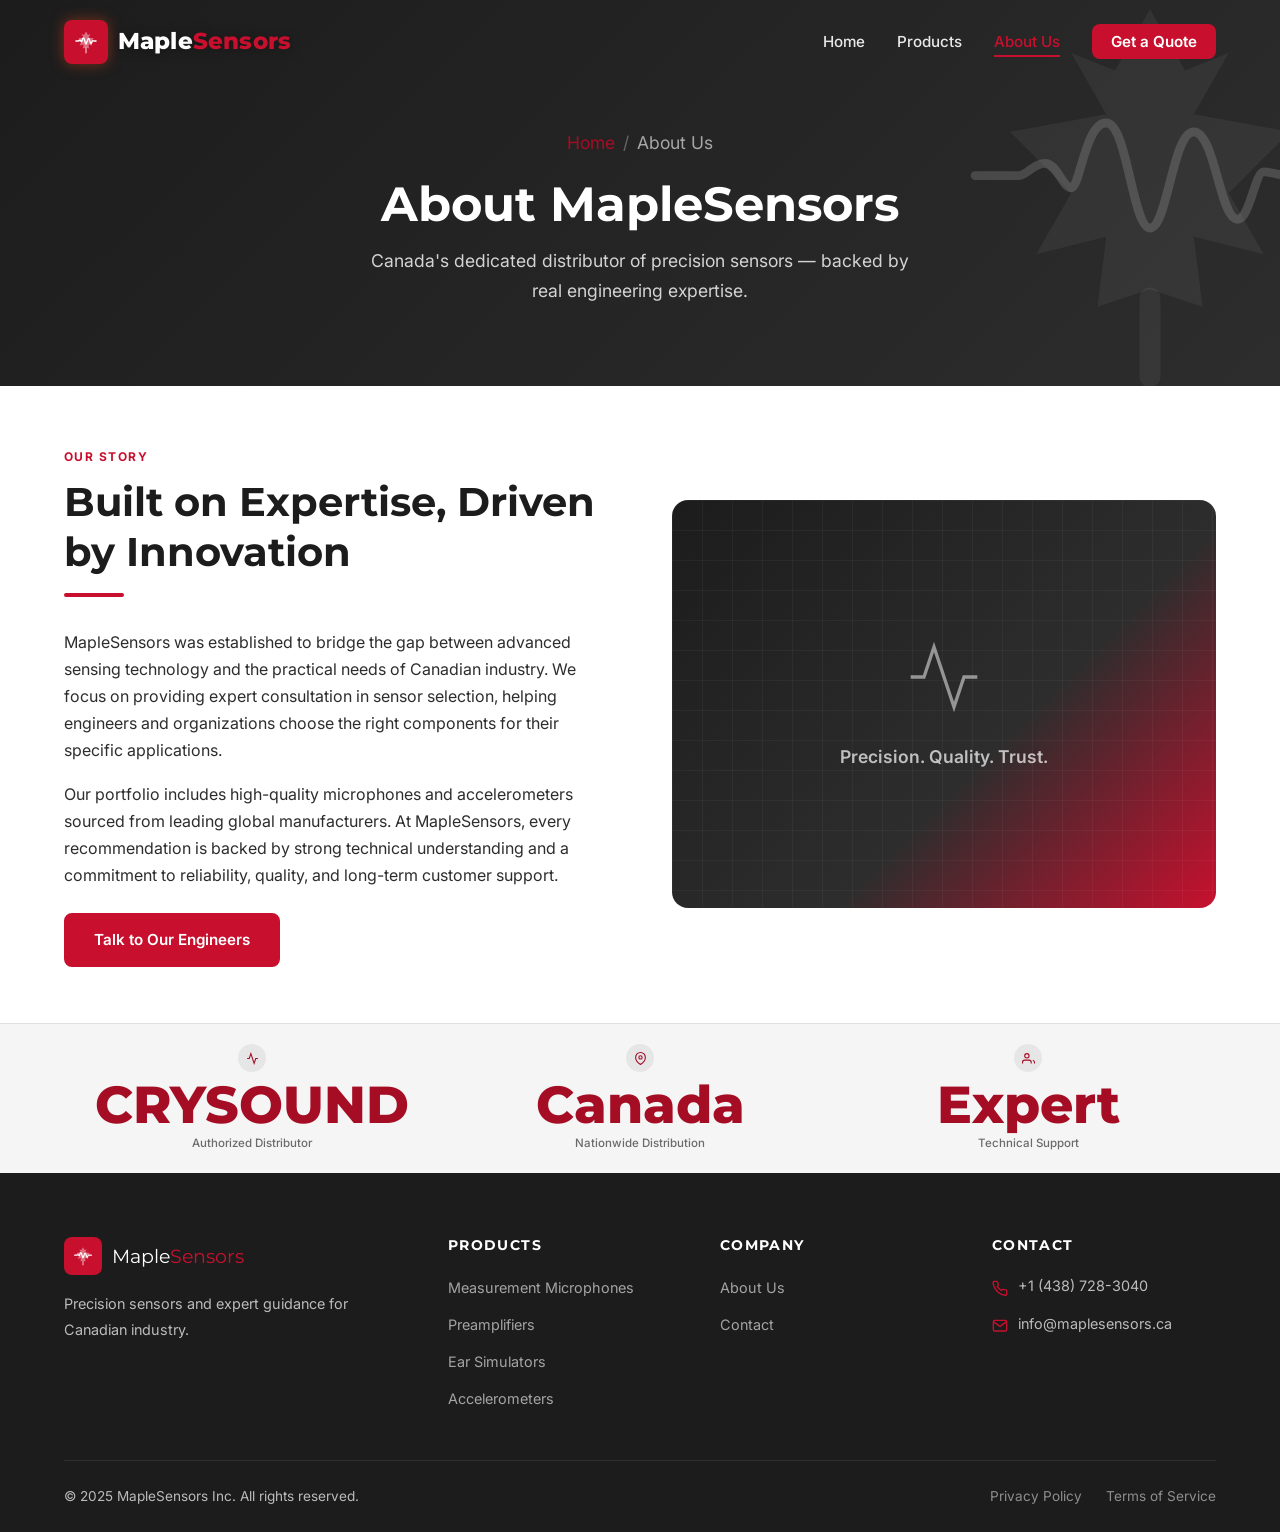
==== about.html @ 33024600 "New files" ====
<!DOCTYPE html>
<html lang="en">
<head>
  <meta charset="UTF-8" />
  <meta name="viewport" content="width=device-width, initial-scale=1.0" />
  <title>About Us – MapleSensors</title>
  <meta name="description" content="Learn about MapleSensors — our history, mission, vision, and the expert team behind Canada's premier industrial sensor distributor." />
  <link rel="stylesheet" href="css/style.css" />
  <link rel="icon" href="data:image/svg+xml,<svg xmlns='http://www.w3.org/2000/svg' viewBox='0 0 100 100'><text y='.9em' font-size='90'>🍁</text></svg>" />
  <style>
    .about-intro-grid {
      display: grid;
      grid-template-columns: 1fr 1fr;
      gap: 4rem;
      align-items: center;
    }
    .value-list { display: flex; flex-direction: column; gap: .85rem; margin-top: 1.5rem; }
    .value-item {
      display: flex;
      gap: .85rem;
      align-items: flex-start;
      padding: 1rem 1.25rem;
      background: var(--clr-light);
      border-radius: var(--radius);
      border-left: 3px solid var(--clr-secondary);
    }
    .value-item svg { width: 20px; flex-shrink: 0; margin-top: .15rem; }
    .value-item h4  { font-size: .95rem; margin-bottom: .2rem; }
    .value-item p   { font-size: .85rem; color: var(--clr-muted); }

    .about-img-visual {
      aspect-ratio: 4/3;
      background: linear-gradient(135deg, var(--clr-primary) 0%, #2d2d2d 60%, var(--clr-secondary) 100%);
      border-radius: var(--radius-lg);
      display: flex;
      align-items: center;
      justify-content: center;
      position: relative;
      overflow: hidden;
    }
    .about-img-visual::before {
      content: '';
      position: absolute;
      inset: 0;
      background-image: linear-gradient(rgba(255,255,255,.04) 1px, transparent 1px),
                        linear-gradient(90deg, rgba(255,255,255,.04) 1px, transparent 1px);
      background-size: 30px 30px;
    }
    .about-img-inner {
      position: relative;
      text-align: center;
      color: white;
    }
    .about-img-inner svg { width: 80px; opacity: .5; margin: 0 auto 1rem; }
    .about-img-inner p   { font-size: 1.1rem; font-weight: 600; opacity: .7; }

    .float-badge {
      position: absolute;
      bottom: 1.5rem; right: 1.5rem;
      background: white;
      border-radius: var(--radius);
      padding: 1rem 1.25rem;
      box-shadow: var(--shadow-lg);
      text-align: center;
    }
    .float-badge .num { font-family: var(--ff-heading); font-size: 2rem; font-weight: 800; color: var(--clr-secondary); line-height: 1; }
    .float-badge .lbl { font-size: .75rem; color: var(--clr-muted); font-weight: 600; }

    @media(max-width:900px){
      .about-intro-grid { grid-template-columns: 1fr; gap: 2.5rem; }
    }
  </style>
</head>
<body>

  <!-- ── NAVBAR ── -->
  <nav class="navbar scrolled" id="navbar">
    <div class="container nav-inner">
      <a href="index.html" class="nav-logo">
        <div class="nav-logo-icon">
          <svg viewBox="0 0 24 24" fill="none"><path d="M12 1.5 L10 5 L7.5 4 L9.5 7.5 L4 8.5 L7.5 12 L5.5 15.5 L9.5 14.5 L9 18.5 L12 17.5 L15 18.5 L14.5 14.5 L18.5 15.5 L16.5 12 L20 8.5 L14.5 7.5 L16.5 4 L14 5 Z" fill="white" opacity="0.4"/><line x1="12" y1="18" x2="12" y2="22.5" stroke="white" stroke-width="1.8" stroke-linecap="round" opacity="0.5"/><path d="M2,11 L4.5,11 C5,11 5.3,10.3 6,10.3 C6.7,10.3 7,11.7 7.5,11.7 C8,11.7 8.3,8 9.5,8 C10.7,8 11,14 12,14 C13,14 13.3,8.5 14.5,8.5 C15.7,8.5 16,13.5 17,13.5 C17.7,13.5 18,10.8 18.5,10.8 C19,10.8 19.3,11 20,11 L22,11" stroke="white" stroke-width="1.5" fill="none" stroke-linecap="round"/></svg>
        </div>
        <span class="nav-logo-text">Maple<span>Sensors</span></span>
      </a>
      <ul class="nav-menu" id="navMenu">
        <li><a href="index.html"    class="nav-link">Home</a></li>
        <li><a href="products.html" class="nav-link">Products</a></li>
        <li><a href="about.html"    class="nav-link active">About Us</a></li>
        <li><a href="contact.html"  class="nav-link nav-cta">Get a Quote</a></li>
      </ul>
      <button class="hamburger" id="hamburger" aria-label="Toggle menu"><span></span><span></span><span></span></button>
    </div>
  </nav>

  <!-- ── PAGE HERO ── -->
  <section class="page-hero">
    <div class="container">
      <div class="breadcrumb"><a href="index.html">Home</a><span class="breadcrumb-sep">/</span><span>About Us</span></div>
      <h1>About MapleSensors</h1>
      <p>Canada's dedicated distributor of precision sensors — backed by real engineering expertise.</p>
    </div>
  </section>

  <!-- ── INTRO ── -->
  <section class="section">
    <div class="container">
      <div class="about-intro-grid">
        <div>
          <span class="section-label">Our Story</span>
          <h2 class="section-title">Built on Expertise, Driven by Innovation</h2>
          <div class="divider divider-left"></div>
          <p style="margin-bottom:1rem;">MapleSensors was established to bridge the gap between advanced sensing technology and the practical needs of Canadian industry. We focus on providing expert consultation in sensor selection, helping engineers and organizations choose the right components for their specific applications.</p>
          <p style="margin-bottom:1.5rem;">Our portfolio includes high-quality microphones and accelerometers sourced from leading global manufacturers. At MapleSensors, every recommendation is backed by strong technical understanding and a commitment to reliability, quality, and long-term customer support.</p>
          <a href="contact.html" class="btn btn-primary">Talk to Our Engineers</a>
        </div>

        <div style="position:relative;">
          <div class="about-img-visual">
            <div class="about-img-inner">
              <svg viewBox="0 0 24 24" fill="none" stroke="white" stroke-width="1"><polyline points="22 12 18 12 15 21 9 3 6 12 2 12"/></svg>
              <p>Precision. Quality. Trust.</p>
            </div>
          </div>
        </div>
      </div>
    </div>
  </section>


  <!-- ── STATS ── -->
  <section class="stats-section">
    <div class="container">
      <div class="stats-grid">
        <div class="stat-item fade-up fade-up-delay-1"><div class="stat-icon"><svg viewBox="0 0 24 24" fill="none" stroke-width="2"><polyline points="22 12 18 12 15 21 9 3 6 12 2 12"/></svg></div><div class="stat-num" style="color:var(--clr-accent);font-family:var(--ff-heading);font-size:clamp(2rem,5vw,3.25rem);font-weight:800;">CRYSOUND</div><div class="stat-label">Authorized Distributor</div></div>
        <div class="stat-item fade-up fade-up-delay-2"><div class="stat-icon"><svg viewBox="0 0 24 24" fill="none" stroke-width="2"><path d="M21 10c0 7-9 13-9 13s-9-6-9-13a9 9 0 0 1 18 0z"/><circle cx="12" cy="10" r="3"/></svg></div><div class="stat-num" style="color:var(--clr-accent);font-family:var(--ff-heading);font-size:clamp(2rem,5vw,3.25rem);font-weight:800;">Canada</div><div class="stat-label">Nationwide Distribution</div></div>
        <div class="stat-item fade-up fade-up-delay-3"><div class="stat-icon"><svg viewBox="0 0 24 24" fill="none" stroke-width="2"><path d="M17 21v-2a4 4 0 0 0-4-4H5a4 4 0 0 0-4 4v2"/><circle cx="9" cy="7" r="4"/><path d="M23 21v-2a4 4 0 0 0-3-3.87"/></svg></div><div class="stat-num" style="color:var(--clr-accent);font-family:var(--ff-heading);font-size:clamp(2rem,5vw,3.25rem);font-weight:800;">Expert</div><div class="stat-label">Technical Support</div></div>
      </div>
    </div>
  </section>

  <!-- ── FOOTER ── -->
  <footer class="footer">
    <div class="container">
      <div class="footer-grid">
        <div class="footer-brand">
          <div class="footer-logo"><div class="icon"><svg viewBox="0 0 24 24" fill="none"><path d="M12 1.5 L10 5 L7.5 4 L9.5 7.5 L4 8.5 L7.5 12 L5.5 15.5 L9.5 14.5 L9 18.5 L12 17.5 L15 18.5 L14.5 14.5 L18.5 15.5 L16.5 12 L20 8.5 L14.5 7.5 L16.5 4 L14 5 Z" fill="white" opacity="0.4"/><line x1="12" y1="18" x2="12" y2="22.5" stroke="white" stroke-width="1.8" stroke-linecap="round" opacity="0.5"/><path d="M2,11 L4.5,11 C5,11 5.3,10.3 6,10.3 C6.7,10.3 7,11.7 7.5,11.7 C8,11.7 8.3,8 9.5,8 C10.7,8 11,14 12,14 C13,14 13.3,8.5 14.5,8.5 C15.7,8.5 16,13.5 17,13.5 C17.7,13.5 18,10.8 18.5,10.8 C19,10.8 19.3,11 20,11 L22,11" stroke="white" stroke-width="1.5" fill="none" stroke-linecap="round"/></svg></div><span class="name">Maple<span>Sensors</span></span></div>
          <p>Precision sensors and expert guidance for Canadian industry.</p>
        </div>
        <div class="footer-col"><h4>Products</h4><ul class="footer-links"><li><a href="products.html">Measurement Microphones</a></li><li><a href="products.html">Preamplifiers</a></li><li><a href="products.html">Ear Simulators</a></li><li><a href="products.html">Accelerometers</a></li></ul></div>
        <div class="footer-col"><h4>Company</h4><ul class="footer-links"><li><a href="about.html">About Us</a></li><li><a href="contact.html">Contact</a></li></ul></div>
        <div class="footer-col"><h4>Contact</h4>
          <div class="footer-contact-item"><svg viewBox="0 0 24 24" fill="none" stroke-width="2"><path d="M22 16.92v3a2 2 0 0 1-2.18 2 19.79 19.79 0 0 1-8.63-3.07A19.5 19.5 0 0 1 4.69 12a19.79 19.79 0 0 1-3.07-8.67A2 2 0 0 1 3.62 1h3a2 2 0 0 1 2 1.72c.127.96.361 1.903.7 2.81a2 2 0 0 1-.45 2.11L7.91 8.6a16 16 0 0 0 6 6l.96-.96a2 2 0 0 1 2.11-.45c.907.339 1.85.573 2.81.7A2 2 0 0 1 22 16.92z"/></svg><span>+1 (438) 728-3040</span></div>
          <div class="footer-contact-item"><svg viewBox="0 0 24 24" fill="none" stroke-width="2"><path d="M4 4h16c1.1 0 2 .9 2 2v12c0 1.1-.9 2-2 2H4c-1.1 0-2-.9-2-2V6c0-1.1.9-2 2-2z"/><polyline points="22,6 12,13 2,6"/></svg><span>info@maplesensors.ca</span></div>
        </div>
      </div>
      <div class="footer-bottom"><span>&copy; 2025 MapleSensors Inc. All rights reserved.</span><div class="footer-bottom-links"><a href="#">Privacy Policy</a><a href="#">Terms of Service</a></div></div>
    </div>
  </footer>

  <button class="back-to-top" id="backToTop" aria-label="Back to top">
    <svg viewBox="0 0 24 24" fill="none" stroke="currentColor" stroke-width="2.5"><path d="M18 15l-6-6-6 6"/></svg>
  </button>

  <script src="js/main.js"></script>
  <script>
    document.getElementById('navbar').classList.add('scrolled');
  </script>
</body>
</html>
---- css/style.css ----
/* =========================================
   MapleSensors – Main Stylesheet
   Theme: TI-Style Charcoal + Signal Red
   ========================================= */

/* ── Google Fonts ── */
@import url('https://fonts.googleapis.com/css2?family=Inter:wght@300;400;500;600;700&family=Montserrat:wght@600;700;800&display=swap');

/* ── CSS Variables ── */
:root {
  --clr-primary:   #1c1c1c;   /* charcoal / near-black  */
  --clr-secondary: #c8102e;   /* TI signal red          */
  --clr-accent:    #a50d24;   /* deep red               */
  --clr-light:     #f5f5f5;   /* light gray             */
  --clr-white:     #ffffff;
  --clr-dark:      #1c1c1c;
  --clr-text:      #2d2d2d;
  --clr-muted:     #6b6b6b;
  --clr-border:    #e0e0e0;

  --ff-body:    'Inter', sans-serif;
  --ff-heading: 'Montserrat', sans-serif;

  --radius:    0.5rem;
  --radius-lg: 1rem;
  --shadow-sm: 0 1px 3px rgba(0,0,0,.08), 0 1px 2px rgba(0,0,0,.05);
  --shadow:    0 4px 16px rgba(0,0,0,.10);
  --shadow-lg: 0 10px 40px rgba(0,0,0,.14);

  --transition: 0.3s ease;
  --max-w: 1200px;
}

/* ── Reset & Base ── */
*, *::before, *::after { box-sizing: border-box; margin: 0; padding: 0; }

html { scroll-behavior: smooth; font-size: 16px; }

body {
  font-family: var(--ff-body);
  color: var(--clr-text);
  background: var(--clr-white);
  line-height: 1.7;
  overflow-x: hidden;
}

img { max-width: 100%; display: block; }
a  { text-decoration: none; color: inherit; }
ul { list-style: none; }
button { cursor: pointer; font-family: inherit; }

h1,h2,h3,h4,h5 {
  font-family: var(--ff-heading);
  color: var(--clr-primary);
  line-height: 1.25;
}

/* ── Utility Classes ── */
.container { max-width: var(--max-w); margin-inline: auto; padding-inline: 1.5rem; }
.section    { padding-block: 3.5rem; }
.section-sm { padding-block: 3rem; }
.text-center { text-align: center; }
.text-white  { color: var(--clr-white) !important; }
.bg-light    { background: var(--clr-light); }
.bg-primary  { background: var(--clr-primary); }
.bg-dark     { background: var(--clr-dark); }

.section-label {
  display: inline-block;
  font-size: .75rem;
  font-weight: 700;
  letter-spacing: .12em;
  text-transform: uppercase;
  color: var(--clr-secondary);
  margin-bottom: .6rem;
}

.section-title {
  font-size: clamp(1.75rem, 4vw, 2.5rem);
  color: var(--clr-primary);
  margin-bottom: 1rem;
}

.section-subtitle {
  font-size: 1.05rem;
  color: var(--clr-muted);
  max-width: 600px;
  margin-inline: auto;
  margin-bottom: 3rem;
}

/* ── Buttons ── */
.btn {
  display: inline-flex;
  align-items: center;
  gap: .5rem;
  padding: .75rem 1.75rem;
  border-radius: var(--radius);
  font-weight: 600;
  font-size: .95rem;
  border: 2px solid transparent;
  transition: var(--transition);
  white-space: nowrap;
}

.btn-primary {
  background: var(--clr-secondary);
  color: var(--clr-white);
  border-color: var(--clr-secondary);
}
.btn-primary:hover {
  background: #a50d24;
  border-color: #a50d24;
  transform: translateY(-2px);
  box-shadow: 0 6px 20px rgba(200,16,46,.35);
}

.btn-outline {
  background: transparent;
  color: var(--clr-white);
  border-color: var(--clr-white);
}
.btn-outline:hover {
  background: var(--clr-white);
  color: var(--clr-primary);
  transform: translateY(-2px);
}

.btn-outline-dark {
  background: transparent;
  color: var(--clr-primary);
  border-color: var(--clr-primary);
}
.btn-outline-dark:hover {
  background: var(--clr-primary);
  color: var(--clr-white);
  transform: translateY(-2px);
}

.btn-sm { padding: .5rem 1.25rem; font-size: .85rem; }

/* ── Badge ── */
.badge {
  display: inline-block;
  padding: .25rem .75rem;
  border-radius: 99px;
  font-size: .75rem;
  font-weight: 600;
  background: rgba(200,16,46,.1);
  color: var(--clr-secondary);
}
.badge-blue {
  background: rgba(13,45,78,.1);
  color: var(--clr-primary);
}
.badge-green {
  background: rgba(5,150,105,.1);
  color: #059669;
}

/* ── Divider ── */
.divider {
  width: 60px;
  height: 4px;
  background: var(--clr-secondary);
  border-radius: 99px;
  margin: 1rem auto 2rem;
}
.divider-left { margin-left: 0; }

/* ──────────────────────────────────────────
   NAVIGATION
   ────────────────────────────────────────── */
.navbar {
  position: fixed;
  top: 0; left: 0; right: 0;
  z-index: 1000;
  transition: background var(--transition), box-shadow var(--transition);
  padding-block: 1.25rem;
}

.navbar.scrolled {
  background: var(--clr-white);
  box-shadow: var(--shadow);
  padding-block: .85rem;
}

.navbar.scrolled .nav-link { color: var(--clr-text); }
.navbar.scrolled .nav-logo-text { color: var(--clr-primary); text-shadow: none; }
.navbar.scrolled .nav-logo-icon { box-shadow: none; }
.navbar.scrolled .hamburger span { background: var(--clr-primary); }

.nav-inner {
  display: flex;
  align-items: center;
  justify-content: space-between;
}

.nav-logo {
  display: flex;
  align-items: center;
  gap: .6rem;
}

.nav-logo-icon {
  width: 44px; height: 44px;
  background: var(--clr-secondary);
  border-radius: var(--radius);
  display: grid; place-items: center;
  flex-shrink: 0;
  box-shadow: 0 0 14px rgba(200,65,26,.55);
}

.nav-logo-icon svg { width: 24px; fill: white; }

.nav-logo-text {
  font-family: var(--ff-heading);
  font-size: 1.45rem;
  font-weight: 800;
  color: var(--clr-white);
  transition: color var(--transition);
  text-shadow: 0 1px 12px rgba(0,0,0,.4);
  letter-spacing: .01em;
}
.nav-logo-text span { color: var(--clr-secondary); }

.nav-menu {
  display: flex;
  align-items: center;
  gap: 2rem;
}

.nav-link {
  font-weight: 500;
  font-size: .95rem;
  color: rgba(255,255,255,.9);
  position: relative;
  padding-bottom: .2rem;
  transition: color var(--transition);
}
.nav-link::after {
  content: '';
  position: absolute;
  bottom: -2px; left: 0; right: 0;
  height: 2px;
  background: var(--clr-secondary);
  transform: scaleX(0);
  transition: transform var(--transition);
}
.nav-link:hover,
.nav-link.active { color: var(--clr-secondary); }
.nav-link:hover::after,
.nav-link.active::after { transform: scaleX(1); }

.nav-cta {
  background: var(--clr-secondary);
  color: var(--clr-white) !important;
  padding: .5rem 1.2rem;
  border-radius: var(--radius);
  font-weight: 600;
  transition: background var(--transition), transform var(--transition);
}
.nav-cta:hover { background: #a50d24; transform: translateY(-1px); }
.nav-cta::after { display: none; }

.hamburger {
  display: none;
  flex-direction: column;
  gap: 5px;
  background: none;
  border: none;
  padding: 4px;
}
.hamburger span {
  display: block;
  width: 24px; height: 2px;
  background: var(--clr-white);
  border-radius: 2px;
  transition: var(--transition);
}
.hamburger.active span:nth-child(1) { transform: rotate(45deg) translate(5px,5px); }
.hamburger.active span:nth-child(2) { opacity: 0; }
.hamburger.active span:nth-child(3) { transform: rotate(-45deg) translate(5px,-5px); }

/* ──────────────────────────────────────────
   HERO
   ────────────────────────────────────────── */
.hero {
  position: relative;
  min-height: 60vh;
  padding-block: 5rem 3rem;
  display: flex;
  align-items: center;
  background: linear-gradient(135deg, var(--clr-primary) 0%, #2d2d2d 60%, #111111 100%);
  overflow: hidden;
}

.hero-bg {
  position: absolute;
  inset: 0;
  background-image:
    radial-gradient(circle at 20% 80%, rgba(200,16,46,.25) 0%, transparent 50%),
    radial-gradient(circle at 80% 20%, rgba(240,165,0,.15) 0%, transparent 50%);
}

/* animated grid overlay */
.hero-grid {
  position: absolute;
  inset: 0;
  background-image:
    linear-gradient(rgba(255,255,255,.04) 1px, transparent 1px),
    linear-gradient(90deg, rgba(255,255,255,.04) 1px, transparent 1px);
  background-size: 50px 50px;
}

.hero-content {
  position: relative;
  z-index: 1;
  max-width: 750px;
}

.hero-badge {
  display: inline-flex;
  align-items: center;
  gap: .5rem;
  background: rgba(255,255,255,.1);
  border: 1px solid rgba(255,255,255,.2);
  backdrop-filter: blur(8px);
  color: var(--clr-white);
  padding: .4rem 1rem;
  border-radius: 99px;
  font-size: .8rem;
  font-weight: 600;
  letter-spacing: .05em;
  margin-bottom: 1.5rem;
}
.hero-badge .dot {
  width: 8px; height: 8px;
  background: var(--clr-accent);
  border-radius: 50%;
  animation: pulse 2s infinite;
}

.hero-title {
  font-size: clamp(2.4rem, 6vw, 4rem);
  color: var(--clr-white);
  margin-bottom: 1.25rem;
  line-height: 1.15;
}
.hero-title .highlight {
  color: var(--clr-accent);
  position: relative;
}

.hero-subtitle {
  font-size: 1.1rem;
  color: rgba(255,255,255,.8);
  margin-bottom: 2rem;
  max-width: 580px;
  line-height: 1.8;
}

.hero-actions { display: flex; flex-wrap: wrap; gap: 1rem; }

.hero-stats {
  display: flex;
  flex-wrap: wrap;
  gap: 2rem;
  margin-top: 2rem;
  padding-top: 2rem;
  border-top: 1px solid rgba(255,255,255,.15);
}
.hero-stat-num {
  font-family: var(--ff-heading);
  font-size: 2rem;
  font-weight: 800;
  color: var(--clr-white);
}
.hero-stat-label {
  font-size: .85rem;
  color: rgba(255,255,255,.65);
  margin-top: .15rem;
}

.hero-image {
  position: absolute;
  right: -80px; bottom: 0;
  width: min(600px, 55%);
  opacity: .12;
  pointer-events: none;
}

/* ──────────────────────────────────────────
   TRUST STRIP
   ────────────────────────────────────────── */
.trust-strip {
  background: var(--clr-white);
  border-bottom: 1px solid var(--clr-border);
  padding-block: 1.75rem;
}
.trust-strip-inner {
  display: flex;
  align-items: center;
  justify-content: center;
  flex-wrap: wrap;
  gap: 2.5rem;
}
.trust-label {
  font-size: .8rem;
  font-weight: 700;
  letter-spacing: .1em;
  text-transform: uppercase;
  color: var(--clr-muted);
  white-space: nowrap;
}
.trust-logos {
  display: flex;
  align-items: center;
  flex-wrap: wrap;
  gap: 2.5rem;
}
.trust-logo-item {
  font-family: var(--ff-heading);
  font-size: 1rem;
  font-weight: 700;
  color: var(--clr-muted);
  opacity: .6;
  transition: opacity var(--transition);
  letter-spacing: .02em;
}
.trust-logo-item:hover { opacity: 1; }

/* ──────────────────────────────────────────
   WHY CHOOSE US
   ────────────────────────────────────────── */
.features-grid {
  display: grid;
  grid-template-columns: repeat(auto-fit, minmax(240px, 1fr));
  gap: 1.75rem;
}

.feature-card {
  background: var(--clr-white);
  border: 1px solid var(--clr-border);
  border-radius: var(--radius-lg);
  padding: 2rem;
  transition: var(--transition);
  position: relative;
  overflow: hidden;
}
.feature-card::before {
  content: '';
  position: absolute;
  top: 0; left: 0; right: 0;
  height: 3px;
  background: var(--clr-secondary);
  transform: scaleX(0);
  transition: transform var(--transition);
}
.feature-card:hover { box-shadow: var(--shadow-lg); transform: translateY(-4px); }
.feature-card:hover::before { transform: scaleX(1); }

.feature-icon {
  width: 56px; height: 56px;
  background: rgba(13,45,78,.08);
  border-radius: var(--radius);
  display: grid; place-items: center;
  margin-bottom: 1.25rem;
}
.feature-icon svg { width: 26px; }

.feature-card h3 { font-size: 1.1rem; margin-bottom: .5rem; }
.feature-card p  { font-size: .9rem; color: var(--clr-muted); }

/* ──────────────────────────────────────────
   PRODUCT CARDS
   ────────────────────────────────────────── */
.products-grid {
  display: grid;
  grid-template-columns: repeat(auto-fill, minmax(300px, 1fr));
  gap: 1.75rem;
}

.product-card {
  background: var(--clr-white);
  border: 1px solid var(--clr-border);
  border-radius: var(--radius-lg);
  overflow: hidden;
  transition: var(--transition);
  display: flex;
  flex-direction: column;
}
.product-card:hover { box-shadow: var(--shadow-lg); transform: translateY(-5px); }

.product-card-img {
  height: 200px;
  background: #000000;
  display: flex;
  align-items: center;
  justify-content: center;
  position: relative;
  overflow: hidden;
}
.product-card-img .product-icon {
  font-size: 4rem;
  opacity: .35;
  filter: grayscale(1);
}
.product-card-img .product-img-svg {
  width: 80px;
  opacity: .6;
}
.product-card-img .product-photo {
  position: absolute;
  top: 0; left: 0;
  width: 100%;
  height: 100%;
  object-fit: contain;
  padding: 1.75rem;
}
.product-badge-wrap {
  position: absolute;
  top: 1rem; left: 1rem;
}

.product-card-body {
  padding: 1.5rem;
  flex: 1;
  display: flex;
  flex-direction: column;
}
.product-card-body h3 {
  font-size: 1.1rem;
  margin-bottom: .5rem;
}
.product-card-body p {
  font-size: .9rem;
  color: var(--clr-muted);
  flex: 1;
  margin-bottom: 1rem;
}

.product-features {
  display: flex;
  flex-wrap: wrap;
  gap: .4rem;
  margin-bottom: 1.25rem;
}
.product-feature-tag {
  font-size: .72rem;
  font-weight: 600;
  padding: .2rem .6rem;
  background: var(--clr-light);
  color: var(--clr-muted);
  border-radius: 99px;
}

.product-card-footer {
  display: flex;
  gap: .75rem;
  flex-wrap: wrap;
}

/* ──────────────────────────────────────────
   FILTER BAR
   ────────────────────────────────────────── */
.filter-bar {
  display: flex;
  flex-wrap: wrap;
  gap: .6rem;
  margin-bottom: 2.5rem;
}
.filter-btn {
  padding: .5rem 1.2rem;
  border-radius: 99px;
  border: 2px solid var(--clr-border);
  background: var(--clr-white);
  color: var(--clr-muted);
  font-weight: 600;
  font-size: .85rem;
  transition: var(--transition);
}
.filter-btn:hover { border-color: var(--clr-primary); color: var(--clr-primary); }
.filter-btn.active {
  background: var(--clr-primary);
  border-color: var(--clr-primary);
  color: var(--clr-white);
}

/* ──────────────────────────────────────────
   STATS SECTION
   ────────────────────────────────────────── */
.stats-section {
  background: var(--clr-light);
  padding-block: 1.25rem;
  border-top: 1px solid var(--clr-border);
}
.stats-grid {
  display: grid;
  grid-template-columns: repeat(auto-fit, minmax(120px, 1fr));
  gap: .75rem;
  text-align: center;
}
.stat-item { color: var(--clr-primary); }
.stat-num {
  font-family: var(--ff-heading);
  font-size: clamp(.95rem, 2vw, 1.1rem);
  font-weight: 800;
  color: var(--clr-accent);
  line-height: 1;
  margin-bottom: .2rem;
}
.stat-label {
  font-size: .72rem;
  color: var(--clr-muted);
  font-weight: 500;
}
.stat-icon {
  width: 28px; height: 28px;
  background: rgba(0,0,0,.06);
  border-radius: 50%;
  display: grid; place-items: center;
  margin: 0 auto .4rem;
}
.stat-icon svg { width: 13px; stroke: var(--clr-accent); }

/* ──────────────────────────────────────────
   TESTIMONIALS
   ────────────────────────────────────────── */
.testimonials-grid {
  display: grid;
  grid-template-columns: repeat(auto-fill, minmax(300px, 1fr));
  gap: 1.75rem;
}

.testimonial-card {
  background: var(--clr-white);
  border: 1px solid var(--clr-border);
  border-radius: var(--radius-lg);
  padding: 2rem;
  position: relative;
  transition: var(--transition);
}
.testimonial-card:hover { box-shadow: var(--shadow); }

.quote-mark {
  font-size: 4rem;
  line-height: .8;
  color: var(--clr-secondary);
  font-family: Georgia, serif;
  opacity: .3;
  margin-bottom: .5rem;
}

.testimonial-text {
  font-size: .95rem;
  color: var(--clr-text);
  line-height: 1.8;
  margin-bottom: 1.5rem;
  font-style: italic;
}

.testimonial-author {
  display: flex;
  align-items: center;
  gap: .85rem;
}
.author-avatar {
  width: 46px; height: 46px;
  border-radius: 50%;
  background: linear-gradient(135deg, var(--clr-primary), var(--clr-secondary));
  display: grid; place-items: center;
  color: white;
  font-weight: 700;
  font-size: 1.1rem;
  flex-shrink: 0;
}
.author-name { font-weight: 700; font-size: .95rem; color: var(--clr-primary); }
.author-role { font-size: .8rem; color: var(--clr-muted); }

.stars { color: var(--clr-accent); font-size: .9rem; margin-bottom: .85rem; }

/* ──────────────────────────────────────────
   CTA BANNER
   ────────────────────────────────────────── */
.cta-section {
  background: linear-gradient(135deg, var(--clr-secondary) 0%, #a50d24 100%);
  padding-block: 4.5rem;
  text-align: center;
  position: relative;
  overflow: hidden;
}
.cta-section::before {
  content: '';
  position: absolute;
  inset: 0;
  background-image:
    radial-gradient(circle at 10% 90%, rgba(255,255,255,.1) 0%, transparent 50%),
    radial-gradient(circle at 90% 10%, rgba(255,255,255,.08) 0%, transparent 50%);
}
.cta-section h2 { color: var(--clr-white); margin-bottom: 1rem; position: relative; }
.cta-section p  { color: rgba(255,255,255,.85); max-width: 560px; margin: 0 auto 2rem; position: relative; }
.cta-actions    { display: flex; justify-content: center; gap: 1rem; flex-wrap: wrap; position: relative; }

/* ──────────────────────────────────────────
   ABOUT PAGE
   ────────────────────────────────────────── */
.page-hero {
  background: linear-gradient(135deg, var(--clr-primary) 0%, #2d2d2d 100%);
  padding: 8rem 0 5rem;
  text-align: center;
  position: relative;
  overflow: hidden;
}
.page-hero::before {
  content: '';
  position: absolute;
  right: -80px;
  top: 50%;
  transform: translateY(-50%);
  width: 420px;
  height: 420px;
  background-image: url("data:image/svg+xml,%3Csvg xmlns='http://www.w3.org/2000/svg' viewBox='0 0 24 24'%3E%3Cpath d='M12 1.5 L10 5 L7.5 4 L9.5 7.5 L4 8.5 L7.5 12 L5.5 15.5 L9.5 14.5 L9 18.5 L12 17.5 L15 18.5 L14.5 14.5 L18.5 15.5 L16.5 12 L20 8.5 L14.5 7.5 L16.5 4 L14 5 Z' fill='white' opacity='0.12'/%3E%3Cline x1='12' y1='18' x2='12' y2='22.5' stroke='white' stroke-width='1.2' stroke-linecap='round' opacity='0.12'/%3E%3Cpath d='M2,11 L4.5,11 C5,11 5.3,10.3 6,10.3 C6.7,10.3 7,11.7 7.5,11.7 C8,11.7 8.3,8 9.5,8 C10.7,8 11,14 12,14 C13,14 13.3,8.5 14.5,8.5 C15.7,8.5 16,13.5 17,13.5 C17.7,13.5 18,10.8 18.5,10.8 C19,10.8 19.3,11 20,11 L22,11' stroke='white' stroke-width='0.5' fill='none' stroke-linecap='round' opacity='0.35'/%3E%3C/svg%3E");
  background-repeat: no-repeat;
  background-size: contain;
  opacity: .45;
  pointer-events: none;
}
.page-hero > * { position: relative; }
.page-hero h1 { color: var(--clr-white); font-size: clamp(2rem, 5vw, 3rem); margin-bottom: .75rem; }
.page-hero p  { color: rgba(255,255,255,.8); font-size: 1.1rem; max-width: 560px; margin-inline: auto; }
.breadcrumb {
  display: flex;
  align-items: center;
  justify-content: center;
  gap: .5rem;
  font-size: 1.1rem;
  color: rgba(255,255,255,.6);
  margin-bottom: 1rem;
}
.breadcrumb a { color: var(--clr-accent); }
.breadcrumb-sep { opacity: .5; }

.about-intro-grid {
  display: grid;
  grid-template-columns: 1fr 1fr;
  gap: 4rem;
  align-items: center;
}
.about-intro-img {
  border-radius: var(--radius-lg);
  overflow: hidden;
  position: relative;
}
.about-img-placeholder {
  aspect-ratio: 4/3;
  background: linear-gradient(135deg, var(--clr-primary) 0%, #2d2d2d 100%);
  display: flex;
  align-items: center;
  justify-content: center;
  border-radius: var(--radius-lg);
}
.about-img-icon { font-size: 8rem; opacity: .3; }

.about-badge-float {
  position: absolute;
  bottom: -1rem; right: -1rem;
  background: var(--clr-secondary);
  color: white;
  padding: 1.25rem 1.5rem;
  border-radius: var(--radius-lg);
  box-shadow: var(--shadow-lg);
  text-align: center;
}
.about-badge-float .num {
  font-family: var(--ff-heading);
  font-size: 2.5rem;
  font-weight: 800;
  line-height: 1;
}
.about-badge-float .lbl { font-size: .75rem; opacity: .85; }

.mission-vision-grid {
  display: grid;
  grid-template-columns: 1fr 1fr;
  gap: 1.75rem;
}
.mv-card {
  border-radius: var(--radius-lg);
  padding: 2.5rem;
  position: relative;
  overflow: hidden;
}
.mv-card.mission { background: var(--clr-primary); }
.mv-card.vision  { background: var(--clr-light); border: 1px solid var(--clr-border); }
.mv-card h3 { font-size: 1.4rem; margin-bottom: 1rem; }
.mv-card.mission h3 { color: var(--clr-white); }
.mv-card.mission p  { color: rgba(255,255,255,.8); }

.timeline {
  position: relative;
  padding-left: 2.5rem;
}
.timeline::before {
  content: '';
  position: absolute;
  left: 0; top: 0; bottom: 0;
  width: 2px;
  background: linear-gradient(to bottom, var(--clr-secondary), var(--clr-primary));
}
.timeline-item {
  position: relative;
  padding-bottom: 2.5rem;
}
.timeline-item:last-child { padding-bottom: 0; }
.timeline-dot {
  position: absolute;
  left: -2.9rem; top: .2rem;
  width: 16px; height: 16px;
  background: var(--clr-secondary);
  border-radius: 50%;
  border: 3px solid var(--clr-white);
  box-shadow: 0 0 0 3px var(--clr-secondary);
}
.timeline-year {
  font-size: .75rem;
  font-weight: 700;
  color: var(--clr-secondary);
  letter-spacing: .1em;
  text-transform: uppercase;
  margin-bottom: .3rem;
}
.timeline-item h4 { font-size: 1rem; color: var(--clr-primary); margin-bottom: .35rem; }
.timeline-item p  { font-size: .9rem; color: var(--clr-muted); }

.team-grid {
  display: grid;
  grid-template-columns: repeat(auto-fill, minmax(230px, 1fr));
  gap: 1.75rem;
}
.team-card {
  background: var(--clr-white);
  border: 1px solid var(--clr-border);
  border-radius: var(--radius-lg);
  padding: 2rem;
  text-align: center;
  transition: var(--transition);
}
.team-card:hover { box-shadow: var(--shadow-lg); transform: translateY(-4px); }
.team-avatar {
  width: 80px; height: 80px;
  border-radius: 50%;
  background: linear-gradient(135deg, var(--clr-primary), #2d2d2d);
  display: grid; place-items: center;
  margin: 0 auto 1rem;
  font-family: var(--ff-heading);
  font-size: 1.75rem;
  font-weight: 800;
  color: white;
}
.team-card h4    { font-size: 1rem; color: var(--clr-primary); }
.team-card .role { font-size: .85rem; color: var(--clr-secondary); font-weight: 600; margin-block: .3rem; }
.team-card p     { font-size: .85rem; color: var(--clr-muted); }

/* ──────────────────────────────────────────
   CONTACT PAGE
   ────────────────────────────────────────── */
.contact-grid {
  display: grid;
  grid-template-columns: 1fr 1.5fr;
  gap: 3rem;
  align-items: start;
}

.contact-info-cards { display: flex; flex-direction: column; gap: 1rem; }
.contact-info-card {
  display: flex;
  gap: 1.1rem;
  background: var(--clr-white);
  border: 1px solid var(--clr-border);
  border-radius: var(--radius-lg);
  padding: 1.5rem;
  transition: var(--transition);
}
.contact-info-card:hover { box-shadow: var(--shadow); }
.contact-icon {
  width: 48px; height: 48px;
  background: rgba(200,16,46,.1);
  border-radius: var(--radius);
  display: grid; place-items: center;
  flex-shrink: 0;
}
.contact-icon svg { width: 22px; stroke: var(--clr-secondary); }
.contact-info-text h4 { font-size: .9rem; color: var(--clr-primary); margin-bottom: .2rem; }
.contact-info-text p  { font-size: .9rem; color: var(--clr-muted); line-height: 1.5; }
.contact-info-text a:hover { color: var(--clr-secondary); }

.contact-social {
  display: flex;
  gap: .75rem;
  margin-top: 1.5rem;
}
.social-link {
  width: 40px; height: 40px;
  border: 2px solid var(--clr-border);
  border-radius: var(--radius);
  display: grid; place-items: center;
  transition: var(--transition);
  color: var(--clr-muted);
}
.social-link:hover {
  border-color: var(--clr-secondary);
  background: var(--clr-secondary);
  color: white;
  transform: translateY(-2px);
}
.social-link svg { width: 18px; }

/* Contact Form */
.contact-form-wrap {
  background: var(--clr-white);
  border: 1px solid var(--clr-border);
  border-radius: var(--radius-lg);
  padding: 2.5rem;
  box-shadow: var(--shadow);
}
.contact-form-wrap h3 { font-size: 1.35rem; margin-bottom: .35rem; }
.contact-form-wrap .sub { font-size: .9rem; color: var(--clr-muted); margin-bottom: 2rem; }

.form-grid { display: grid; grid-template-columns: 1fr 1fr; gap: 1.25rem; }
.form-group { display: flex; flex-direction: column; gap: .4rem; }
.form-group.full { grid-column: 1 / -1; }

.form-label {
  font-size: .85rem;
  font-weight: 600;
  color: var(--clr-primary);
}
.form-label .req { color: var(--clr-secondary); }

.form-control {
  padding: .75rem 1rem;
  border: 2px solid var(--clr-border);
  border-radius: var(--radius);
  font-size: .95rem;
  font-family: inherit;
  color: var(--clr-text);
  background: var(--clr-white);
  transition: border-color var(--transition), box-shadow var(--transition);
  resize: vertical;
}
.form-control:focus {
  outline: none;
  border-color: var(--clr-primary);
  box-shadow: 0 0 0 3px rgba(13,45,78,.1);
}
.form-control::placeholder { color: var(--clr-muted); opacity: .7; }
.form-control.error { border-color: #ef4444; }
.form-error { font-size: .78rem; color: #ef4444; margin-top: .25rem; display: none; }
.form-error.show { display: block; }

textarea.form-control { min-height: 130px; }

.form-select { appearance: none; background-image: url("data:image/svg+xml,%3Csvg xmlns='http://www.w3.org/2000/svg' width='12' height='12' viewBox='0 0 12 12'%3E%3Cpath fill='%236b7280' d='M6 8L1 3h10z'/%3E%3C/svg%3E"); background-repeat: no-repeat; background-position: right 1rem center; padding-right: 2.5rem; }

.form-success {
  display: none;
  background: rgba(5,150,105,.1);
  border: 1px solid rgba(5,150,105,.3);
  border-radius: var(--radius);
  padding: 1rem 1.25rem;
  color: #059669;
  font-weight: 600;
  margin-top: 1rem;
}
.form-success.show { display: flex; align-items: center; gap: .5rem; }

.map-container {
  border-radius: var(--radius-lg);
  overflow: hidden;
  border: 1px solid var(--clr-border);
  height: 400px;
  margin-top: 3rem;
}
.map-container iframe {
  width: 100%; height: 100%;
  border: none;
}
.map-placeholder {
  width: 100%; height: 100%;
  background: linear-gradient(135deg, var(--clr-light), #dde3ec);
  display: flex;
  flex-direction: column;
  align-items: center;
  justify-content: center;
  gap: .75rem;
  color: var(--clr-muted);
}
.map-placeholder svg { width: 48px; opacity: .4; }

/* ──────────────────────────────────────────
   BLOG PAGE
   ────────────────────────────────────────── */
.blog-grid {
  display: grid;
  grid-template-columns: repeat(auto-fill, minmax(320px, 1fr));
  gap: 1.75rem;
}

.blog-card {
  background: var(--clr-white);
  border: 1px solid var(--clr-border);
  border-radius: var(--radius-lg);
  overflow: hidden;
  transition: var(--transition);
  display: flex;
  flex-direction: column;
}
.blog-card:hover { box-shadow: var(--shadow-lg); transform: translateY(-4px); }

.blog-card-img {
  height: 200px;
  background: linear-gradient(135deg, var(--clr-primary), #2d2d2d);
  display: flex;
  align-items: center;
  justify-content: center;
  position: relative;
  overflow: hidden;
}
.blog-card-img .blog-icon { font-size: 4rem; opacity: .25; filter: invert(1); }
.blog-card-cat {
  position: absolute;
  bottom: 1rem; left: 1rem;
}

.blog-card-body {
  padding: 1.5rem;
  flex: 1;
  display: flex;
  flex-direction: column;
}
.blog-meta {
  display: flex;
  align-items: center;
  gap: 1rem;
  font-size: .8rem;
  color: var(--clr-muted);
  margin-bottom: .75rem;
}
.blog-meta span { display: flex; align-items: center; gap: .3rem; }
.blog-meta svg  { width: 14px; }
.blog-card-body h3 {
  font-size: 1.1rem;
  color: var(--clr-primary);
  margin-bottom: .6rem;
  line-height: 1.4;
}
.blog-card-body p { font-size: .9rem; color: var(--clr-muted); flex: 1; margin-bottom: 1.25rem; }
.blog-read-more {
  font-size: .9rem;
  font-weight: 700;
  color: var(--clr-secondary);
  display: inline-flex;
  align-items: center;
  gap: .3rem;
  transition: gap var(--transition);
}
.blog-read-more:hover { gap: .6rem; }

/* ──────────────────────────────────────────
   FOOTER
   ────────────────────────────────────────── */
.footer {
  background: var(--clr-dark);
  color: rgba(255,255,255,.7);
  padding-top: 4rem;
}

.footer-grid {
  display: grid;
  grid-template-columns: 1.5fr 1fr 1fr 1fr;
  gap: 3rem;
  padding-bottom: 3rem;
  border-bottom: 1px solid rgba(255,255,255,.08);
}

.footer-brand p { font-size: .9rem; line-height: 1.8; margin-block: 1rem; }
.footer-logo {
  display: flex;
  align-items: center;
  gap: .6rem;
}
.footer-logo .icon {
  width: 38px; height: 38px;
  background: var(--clr-secondary);
  border-radius: var(--radius);
  display: grid; place-items: center;
  flex-shrink: 0;
}
.footer-logo .icon svg { width: 20px; fill: white; }
.footer-logo .name {
  font-family: var(--ff-heading);
  font-size: 1.2rem;
  color: var(--clr-white);
}
.footer-logo .name span { color: var(--clr-secondary); }

.footer-col h4 {
  font-size: .85rem;
  font-weight: 700;
  letter-spacing: .1em;
  text-transform: uppercase;
  color: var(--clr-white);
  margin-bottom: 1.25rem;
}
.footer-links { display: flex; flex-direction: column; gap: .6rem; }
.footer-links a {
  font-size: .9rem;
  color: rgba(255,255,255,.6);
  transition: color var(--transition), padding-left var(--transition);
}
.footer-links a:hover { color: var(--clr-secondary); padding-left: .35rem; }

.footer-contact-item {
  display: flex;
  gap: .6rem;
  margin-bottom: .8rem;
  font-size: .9rem;
}
.footer-contact-item svg { width: 16px; flex-shrink: 0; margin-top: .2rem; stroke: var(--clr-secondary); }

.footer-bottom {
  display: flex;
  align-items: center;
  justify-content: space-between;
  flex-wrap: wrap;
  gap: 1rem;
  padding-block: 1.5rem;
  font-size: .85rem;
}
.footer-bottom-links { display: flex; gap: 1.5rem; }
.footer-bottom-links a { color: rgba(255,255,255,.5); transition: color var(--transition); }
.footer-bottom-links a:hover { color: var(--clr-white); }

/* ──────────────────────────────────────────
   SCROLL ANIMATIONS
   ────────────────────────────────────────── */
.fade-up {
  opacity: 0;
  transform: translateY(30px);
  transition: opacity .6s ease, transform .6s ease;
}
.fade-up.visible {
  opacity: 1;
  transform: translateY(0);
}
.fade-up-delay-1 { transition-delay: .1s; }
.fade-up-delay-2 { transition-delay: .2s; }
.fade-up-delay-3 { transition-delay: .3s; }
.fade-up-delay-4 { transition-delay: .4s; }

/* ──────────────────────────────────────────
   ANIMATIONS
   ────────────────────────────────────────── */
@keyframes pulse {
  0%, 100% { opacity: 1; transform: scale(1); }
  50%       { opacity: .6; transform: scale(1.4); }
}
@keyframes float {
  0%, 100% { transform: translateY(0); }
  50%       { transform: translateY(-12px); }
}

/* ──────────────────────────────────────────
   BACK TO TOP
   ────────────────────────────────────────── */
.back-to-top {
  position: fixed;
  bottom: 2rem; right: 2rem;
  width: 44px; height: 44px;
  background: var(--clr-secondary);
  color: white;
  border-radius: var(--radius);
  display: grid; place-items: center;
  border: none;
  box-shadow: var(--shadow);
  transition: var(--transition);
  opacity: 0;
  pointer-events: none;
  z-index: 900;
}
.back-to-top.show { opacity: 1; pointer-events: auto; }
.back-to-top:hover { background: #a50d24; transform: translateY(-3px); }
.back-to-top svg { width: 18px; }

/* ──────────────────────────────────────────
   RESPONSIVE
   ────────────────────────────────────────── */
@media (max-width: 1024px) {
  .about-intro-grid  { grid-template-columns: 1fr; gap: 2.5rem; }
  .mission-vision-grid { grid-template-columns: 1fr; }
  .footer-grid { grid-template-columns: 1fr 1fr; }
}

@media (max-width: 768px) {
  .nav-menu {
    position: fixed;
    top: 0; right: -100%;
    width: min(320px, 85vw);
    height: 100vh;
    background: var(--clr-primary);
    flex-direction: column;
    align-items: flex-start;
    justify-content: flex-start;
    padding: 5rem 2rem 2rem;
    gap: 1.25rem;
    transition: right var(--transition);
    box-shadow: -4px 0 20px rgba(0,0,0,.3);
  }
  .nav-menu.open { right: 0; }
  .nav-link { color: rgba(255,255,255,.85); font-size: 1.05rem; }
  .nav-cta { width: 100%; justify-content: center; }
  .hamburger { display: flex; z-index: 1001; }

  .contact-grid { grid-template-columns: 1fr; }
  .form-grid    { grid-template-columns: 1fr; }
  .footer-grid  { grid-template-columns: 1fr; gap: 2rem; }
  .footer-bottom { flex-direction: column; align-items: center; text-align: center; }
  .hero-stats   { gap: 1.5rem; }
}

@media (max-width: 480px) {
  .hero-title { font-size: 2rem; }
  .hero-actions { flex-direction: column; }
  .hero-actions .btn { width: 100%; justify-content: center; }
  .products-grid { grid-template-columns: 1fr; }
  .blog-grid     { grid-template-columns: 1fr; }
  .features-grid { grid-template-columns: 1fr; }
}
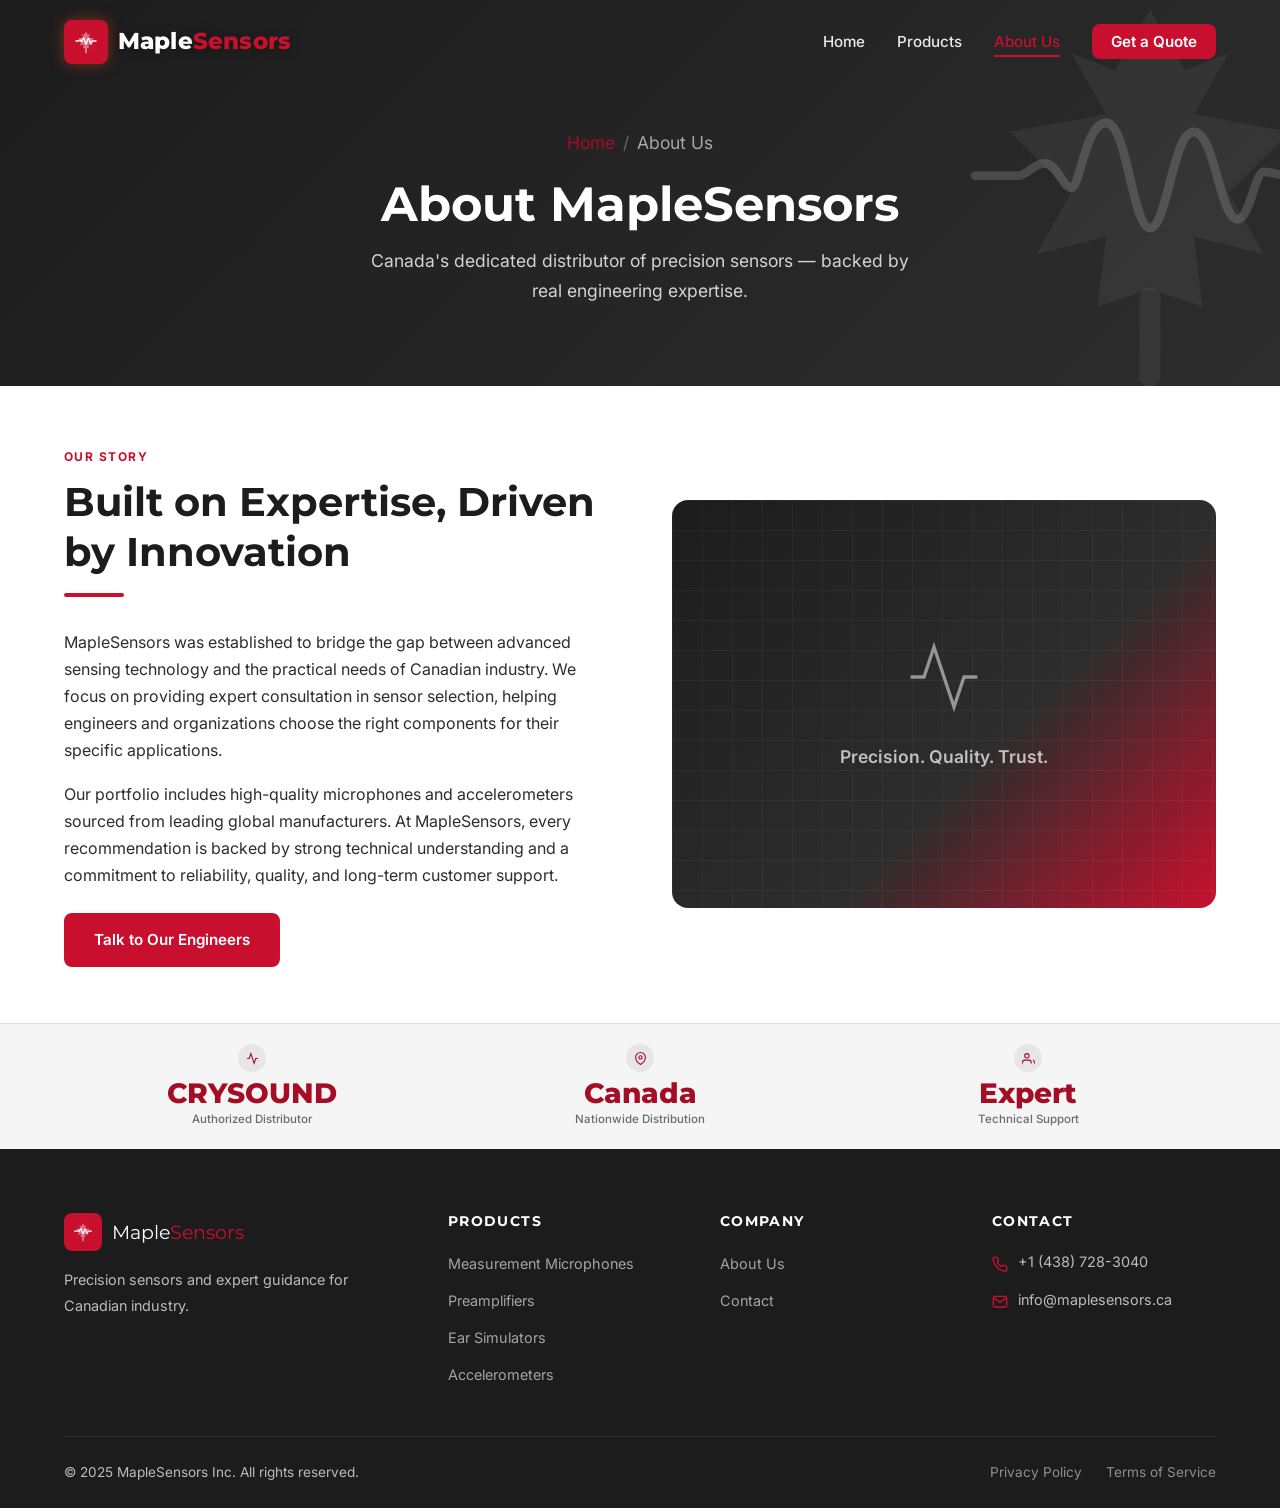
==== commit 13ffac64: "Updated missing products on product page and some allignment chnages. Added missing product images. " ====
--- a/about.html
+++ b/about.html
@@ -131,9 +131,9 @@
   <section class="stats-section">
     <div class="container">
       <div class="stats-grid">
-        <div class="stat-item fade-up fade-up-delay-1"><div class="stat-icon"><svg viewBox="0 0 24 24" fill="none" stroke-width="2"><polyline points="22 12 18 12 15 21 9 3 6 12 2 12"/></svg></div><div class="stat-num" style="color:var(--clr-accent);font-family:var(--ff-heading);font-size:clamp(2rem,5vw,3.25rem);font-weight:800;">CRYSOUND</div><div class="stat-label">Authorized Distributor</div></div>
-        <div class="stat-item fade-up fade-up-delay-2"><div class="stat-icon"><svg viewBox="0 0 24 24" fill="none" stroke-width="2"><path d="M21 10c0 7-9 13-9 13s-9-6-9-13a9 9 0 0 1 18 0z"/><circle cx="12" cy="10" r="3"/></svg></div><div class="stat-num" style="color:var(--clr-accent);font-family:var(--ff-heading);font-size:clamp(2rem,5vw,3.25rem);font-weight:800;">Canada</div><div class="stat-label">Nationwide Distribution</div></div>
-        <div class="stat-item fade-up fade-up-delay-3"><div class="stat-icon"><svg viewBox="0 0 24 24" fill="none" stroke-width="2"><path d="M17 21v-2a4 4 0 0 0-4-4H5a4 4 0 0 0-4 4v2"/><circle cx="9" cy="7" r="4"/><path d="M23 21v-2a4 4 0 0 0-3-3.87"/></svg></div><div class="stat-num" style="color:var(--clr-accent);font-family:var(--ff-heading);font-size:clamp(2rem,5vw,3.25rem);font-weight:800;">Expert</div><div class="stat-label">Technical Support</div></div>
+        <div class="stat-item fade-up fade-up-delay-1"><div class="stat-icon"><svg viewBox="0 0 24 24" fill="none" stroke-width="2"><polyline points="22 12 18 12 15 21 9 3 6 12 2 12"/></svg></div><div class="stat-num" style="color:var(--clr-accent);font-family:var(--ff-heading);font-size:clamp(1.2rem,3vw,1.75rem);font-weight:800;">CRYSOUND</div><div class="stat-label">Authorized Distributor</div></div>
+        <div class="stat-item fade-up fade-up-delay-2"><div class="stat-icon"><svg viewBox="0 0 24 24" fill="none" stroke-width="2"><path d="M21 10c0 7-9 13-9 13s-9-6-9-13a9 9 0 0 1 18 0z"/><circle cx="12" cy="10" r="3"/></svg></div><div class="stat-num" style="color:var(--clr-accent);font-family:var(--ff-heading);font-size:clamp(1.2rem,3vw,1.75rem);font-weight:800;">Canada</div><div class="stat-label">Nationwide Distribution</div></div>
+        <div class="stat-item fade-up fade-up-delay-3"><div class="stat-icon"><svg viewBox="0 0 24 24" fill="none" stroke-width="2"><path d="M17 21v-2a4 4 0 0 0-4-4H5a4 4 0 0 0-4 4v2"/><circle cx="9" cy="7" r="4"/><path d="M23 21v-2a4 4 0 0 0-3-3.87"/></svg></div><div class="stat-num" style="color:var(--clr-accent);font-family:var(--ff-heading);font-size:clamp(1.2rem,3vw,1.75rem);font-weight:800;">Expert</div><div class="stat-label">Technical Support</div></div>
       </div>
     </div>
   </section>
